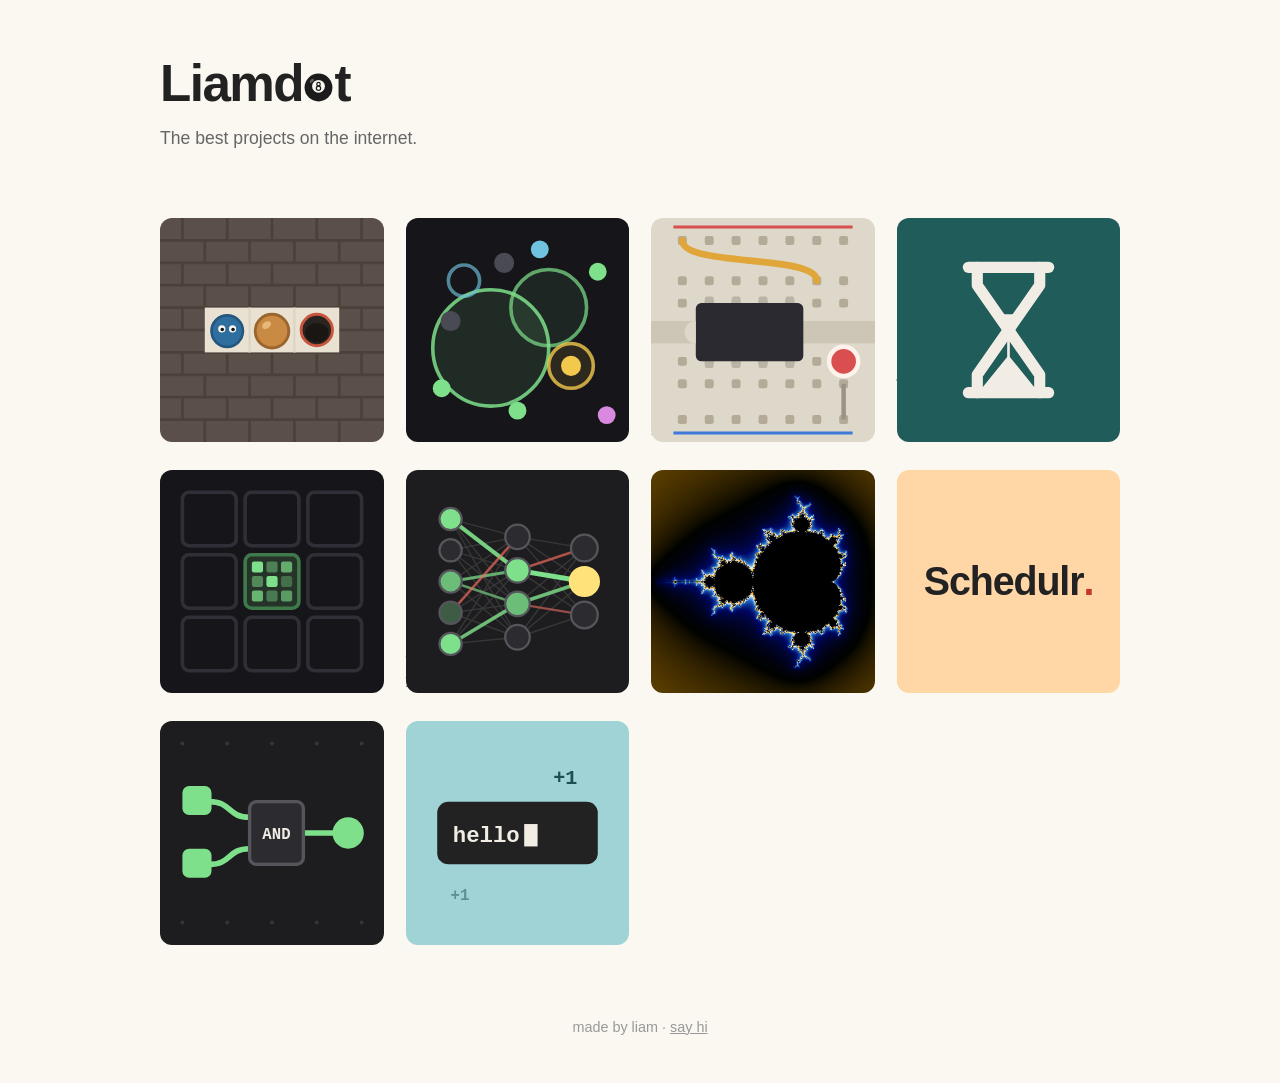
==== index.html @ 43c7e13c "Sokoball: the bar stays on one line at any width, so the board never jumps Co-Authored-By: Claude Op" ====
<!DOCTYPE html>
<html lang="en">
<head>
  <meta charset="utf-8">
  <meta name="viewport" content="width=device-width, initial-scale=1">
  <title>Liamdot</title>
  <link rel="icon" href="logo.svg" type="image/svg+xml">
  <link rel="stylesheet" href="style.css?v=71">
</head>
<body>
  <header>
    <h1><a class="wordmark" href="./" aria-label="Liamdot"><span aria-hidden="true">Liamd</span><img class="ball" src="logo.svg" alt=""><span class="t" aria-hidden="true">t</span></a></h1>
    <p class="intro">The best projects on the internet.</p>
  </header>

  <main id="projects" class="grid"></main>

  <footer>
    <p>made by liam &middot; <a href="mailto:liam@bowness.ca">say hi</a></p>
  </footer>

  <script src="projects.js?v=71"></script>
  <script src="main.js?v=71"></script>
</body>
</html>
---- style.css ----
* {
  box-sizing: border-box;
}

body {
  margin: 0 auto;
  max-width: 1000px;
  padding: 48px 20px 32px;
  background: #fbf8f1;
  color: #222;
  font-family: -apple-system, BlinkMacSystemFont, "Segoe UI", Helvetica, Arial, sans-serif;
  line-height: 1.4;
}

a {
  color: inherit;
}

a,
button {
  cursor: pointer;
}

/* Tiles and the logo animate their insides on hover. If the mouse hit-tests
   against those moving pieces, Chrome's cursor flickers between the hand and
   the arrow. Making the children invisible to the mouse means the link box
   itself (which never moves) is always what's under the cursor. */
.tile,
.wordmark {
  user-select: none;
  -webkit-user-drag: none;
}

.tile *,
.wordmark * {
  pointer-events: none;
}

/* header */

header {
  transition: transform 0.28s cubic-bezier(0.2, 0.8, 0.3, 1);
}

/* a card in the top row is floating up over the title, so the title moves
   up to stay readable - see main.js, which works out how far */
body.title-up header {
  transform: translateY(calc(-1 * var(--dodge, 0px)));
}

/* Scrolled down, the name lifts out of the page and becomes a bar across the
   top that everything else runs underneath.
   The header itself stays exactly where it was and keeps its height (main.js
   measures it into --header-height). That matters: if the page got shorter
   when the bar appeared, the scroll position would shift, which would put
   the header back, which would make the page taller again - and it would sit
   there flickering. */
.sentinel {
  height: 1px;
  margin-bottom: -1px;
}

/* flow-root so the tagline's top margin stays inside the header. Without it,
   the moment the name lifts out that margin escapes, pushes the header down
   six pixels, and the page changes length - which you see as the scrollbar
   twitching. */
header {
  display: flow-root;
}

body.stuck header {
  height: var(--header-height);
  transform: none;
}

body.stuck header h1 {
  position: fixed;
  top: 0;
  left: 0;
  right: 0;
  z-index: 50;
  padding: 9px max(20px, calc((100vw - 1000px) / 2 + 20px));
  border-bottom: 1px solid #e6e0d2;
  background: rgba(251, 248, 241, 0.92);
  backdrop-filter: blur(8px);
  font-size: 1.5rem;
}

body.stuck .intro {
  visibility: hidden;
}

@media (prefers-reduced-motion: reduce) {
  header,
  header h1 {
    transition: none;
  }
}

header h1 {
  /* deliberately no transition on the size: while the name is animating back
     into the page it would be the wrong height for a moment, and the page
     would change length under you as you scroll - a visible twitch of the
     scrollbar. It pops instead. */
  margin: 0;
  font-size: 3.2rem;
  font-weight: 800;
  letter-spacing: -0.03em;
}

header h1 a {
  text-decoration: none;
}

/* inline-block so the whole word is one solid hover area, with no gaps
   between letters where the cursor drops back to an arrow */
.wordmark {
  display: inline-block;
}

/* "Liamd8t" - the 8 ball stands in for the o */

.wordmark .ball {
  display: inline-block;
  width: 0.56em;
  height: 0.56em;
  margin: 0 0.035em 0 0.02em;
  vertical-align: -0.01em;
}

.wordmark .t {
  display: inline-block;
  transform-origin: 70% 90%;
}

/* on hover the ball rolls into the t, the t wobbles, the ball bounces back */

.wordmark.bump .ball {
  animation: ball-bump 0.7s;
}

.wordmark.bump .t {
  animation: t-wobble 0.7s;
}

@keyframes ball-bump {
  0% {
    transform: translateX(0) rotate(0);
    animation-timing-function: ease-in;
  }
  30% {
    transform: translateX(0.07em) rotate(28deg);
    animation-timing-function: ease-out;
  }
  55% {
    transform: translateX(-0.04em) rotate(-16deg);
    animation-timing-function: ease-in-out;
  }
  78% {
    transform: translateX(0.012em) rotate(5deg);
  }
  100% {
    transform: translateX(0) rotate(0);
  }
}

@keyframes t-wobble {
  0%,
  28% {
    transform: rotate(0);
  }
  42% {
    transform: rotate(9deg);
  }
  62% {
    transform: rotate(-4deg);
  }
  82% {
    transform: rotate(1.5deg);
  }
  100% {
    transform: rotate(0);
  }
}

@media (prefers-reduced-motion: reduce) {
  .wordmark.bump .ball,
  .wordmark.bump .t {
    animation: none;
  }
}

.intro {
  margin: 6px 0 0;
  color: #666;
  font-size: 1.1rem;
}

/* project grid */

.grid {
  display: grid;
  margin-top: 68px;
  grid-template-columns: repeat(auto-fill, minmax(190px, 1fr));
  gap: 28px 22px;
}

.empty {
  grid-column: 1 / -1;
  margin: 24px 0;
  color: #999;
}

/* project tiles */

.tile {
  position: relative;
  display: block;
  text-decoration: none;
}

.tile-card {
  position: relative;
  isolation: isolate; /* keeps the caption's layering inside this card */
}

.thumb {
  position: relative;
  z-index: 2; /* sits over the caption printed on the page underneath */
  aspect-ratio: 1;
  border-radius: 12px;
  overflow: hidden;
  transition: transform 0.22s cubic-bezier(0.2, 0.8, 0.2, 1);
}

/* The thumbnail floats up off the page, uncovering the text lying under it.
   --caption-height and --float are measured in main.js from the tallest
   description, so nothing ever gets cut off. */
.tile:hover .thumb,
.tile:focus-visible .thumb {
  transform: translateY(calc(-1 * var(--float, 80px))) scale(1.03) rotate(-1.5deg);
}

/* every other card tips the other way, so a row doesn't look uniform */
.tile:nth-child(even):hover .thumb,
.tile:nth-child(even):focus-visible .thumb {
  transform: translateY(calc(-1 * var(--float, 80px))) scale(1.03) rotate(1.5deg);
}

.thumb img {
  display: block;
  width: 100%;
  height: 100%;
}

.tile h3 {
  margin: 10px 0 2px;
  font-size: 1.05rem;
}

.tile p {
  margin: 0;
  color: #777;
  font-size: 0.9rem;
}

/* On computers with a mouse, the name and description are always there,
   lying on the page in the bottom of the card's own space. The thumbnail
   covers them until it floats up. (Phones and tablets can't hover, so they
   just show them under each card as usual.) */
@media (hover: hover) {
  .tile:hover,
  .tile:focus-visible {
    z-index: 3; /* the floating card goes over its neighbours */
  }

  .caption {
    position: absolute;
    /* inside the card's own space, so it never covers the tile below */
    top: calc(100% - var(--caption-height, 68px));
    right: 0;
    bottom: 0;
    left: 0;
    z-index: 1; /* under the thumbnail */
  }

  .caption h3 {
    margin-top: 0;
  }

  .caption p {
    font-size: 0.85rem;
  }
}

/* footer */

footer {
  margin-top: 72px;
  color: #999;
  font-size: 0.9rem;
  text-align: center;
}

@media (max-width: 480px) {
  body {
    padding-top: 32px;
  }

  header h1 {
    font-size: 2.4rem;
  }

  .grid {
    grid-template-columns: repeat(2, 1fr);
    gap: 20px 14px;
  }
}
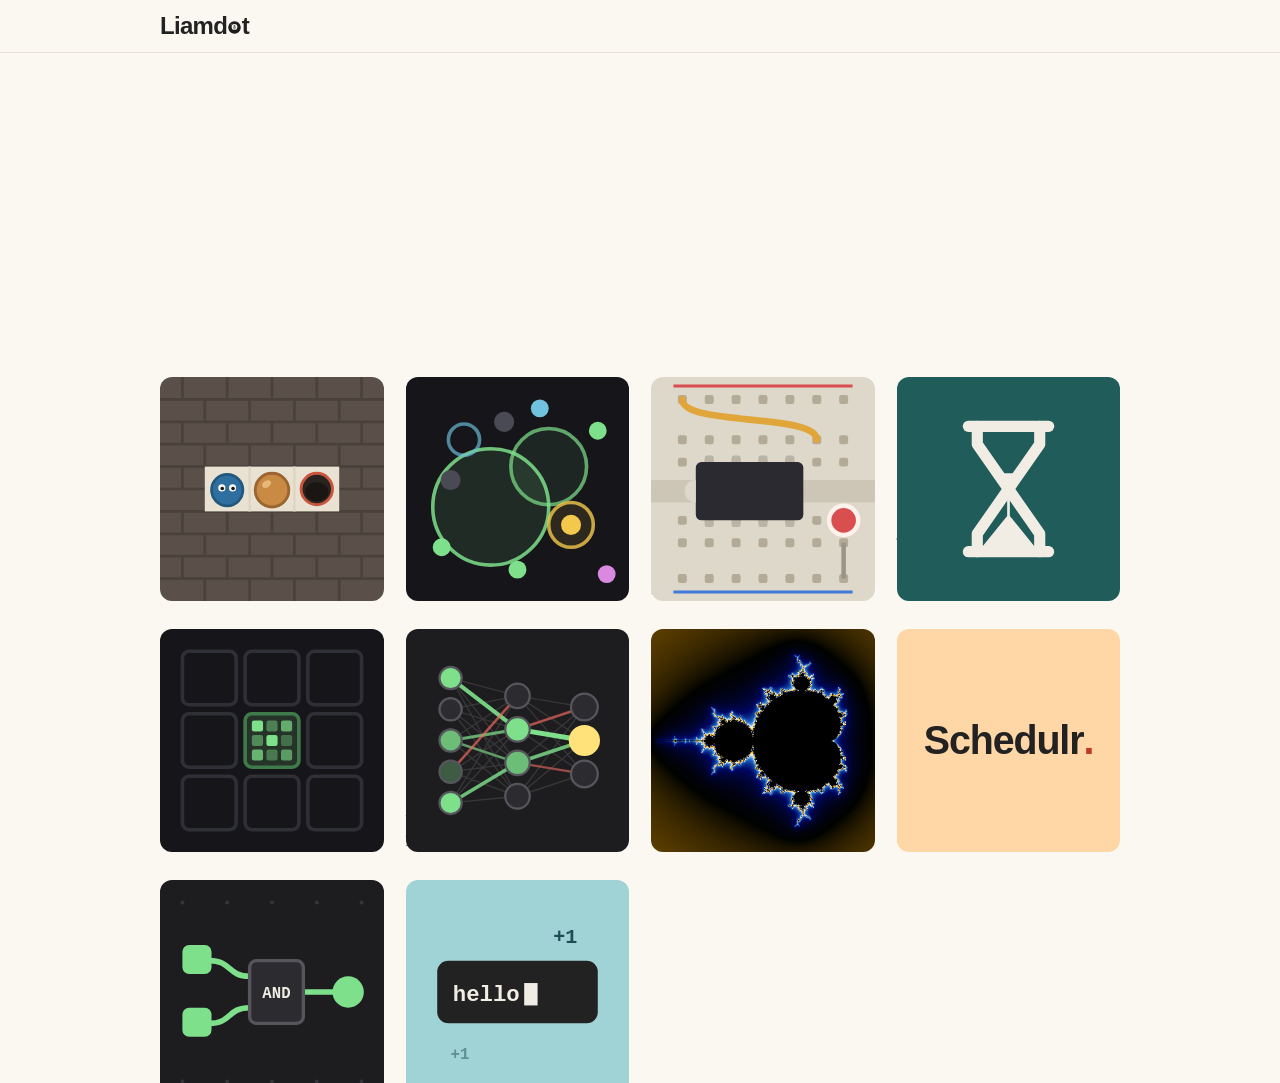
==== commit 73a6ba94: "Sokoball: grow and shrink a level from each side, and show the solution check found Co-Authored-By: " ====
--- a/index.html
+++ b/index.html
@@ -5,7 +5,7 @@
   <meta name="viewport" content="width=device-width, initial-scale=1">
   <title>Liamdot</title>
   <link rel="icon" href="logo.svg" type="image/svg+xml">
-  <link rel="stylesheet" href="style.css?v=71">
+  <link rel="stylesheet" href="style.css?v=74">
 </head>
 <body>
   <header>
@@ -19,7 +19,7 @@
     <p>made by liam &middot; <a href="mailto:liam@bowness.ca">say hi</a></p>
   </footer>
 
-  <script src="projects.js?v=71"></script>
-  <script src="main.js?v=71"></script>
+  <script src="projects.js?v=74"></script>
+  <script src="main.js?v=74"></script>
 </body>
 </html>
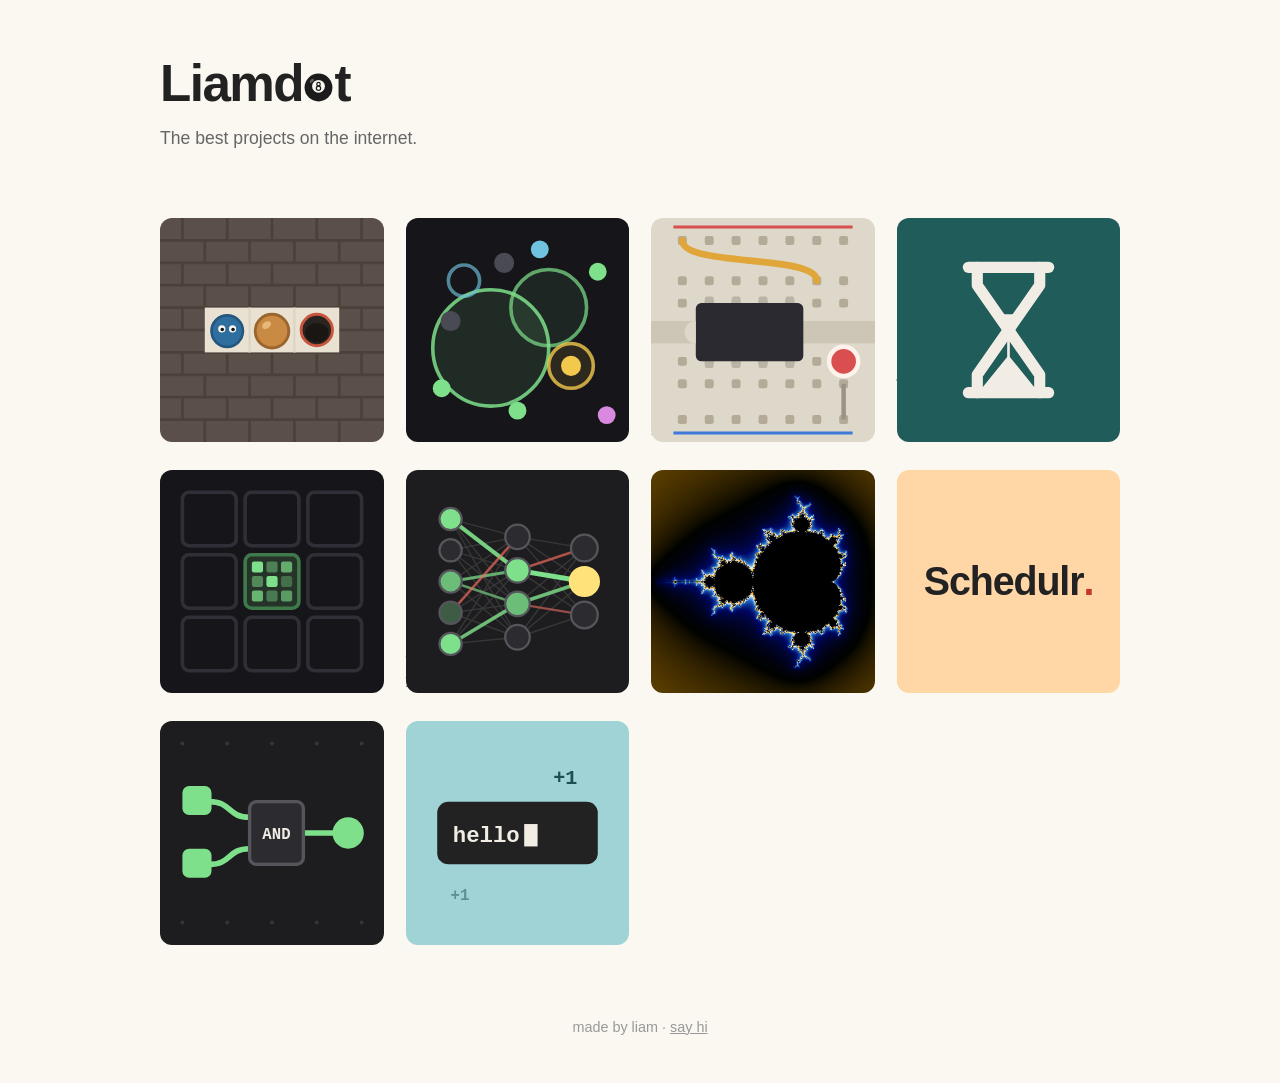
==== commit 88931a5e: "Sokoball: opensesame counts every level up to the door as solved Co-Authored-By: Claude Opus 5.5 <no" ====
--- a/index.html
+++ b/index.html
@@ -5,7 +5,7 @@
   <meta name="viewport" content="width=device-width, initial-scale=1">
   <title>Liamdot</title>
   <link rel="icon" href="logo.svg" type="image/svg+xml">
-  <link rel="stylesheet" href="style.css?v=74">
+  <link rel="stylesheet" href="style.css?v=75">
 </head>
 <body>
   <header>
@@ -19,7 +19,7 @@
     <p>made by liam &middot; <a href="mailto:liam@bowness.ca">say hi</a></p>
   </footer>
 
-  <script src="projects.js?v=74"></script>
-  <script src="main.js?v=74"></script>
+  <script src="projects.js?v=75"></script>
+  <script src="main.js?v=75"></script>
 </body>
 </html>
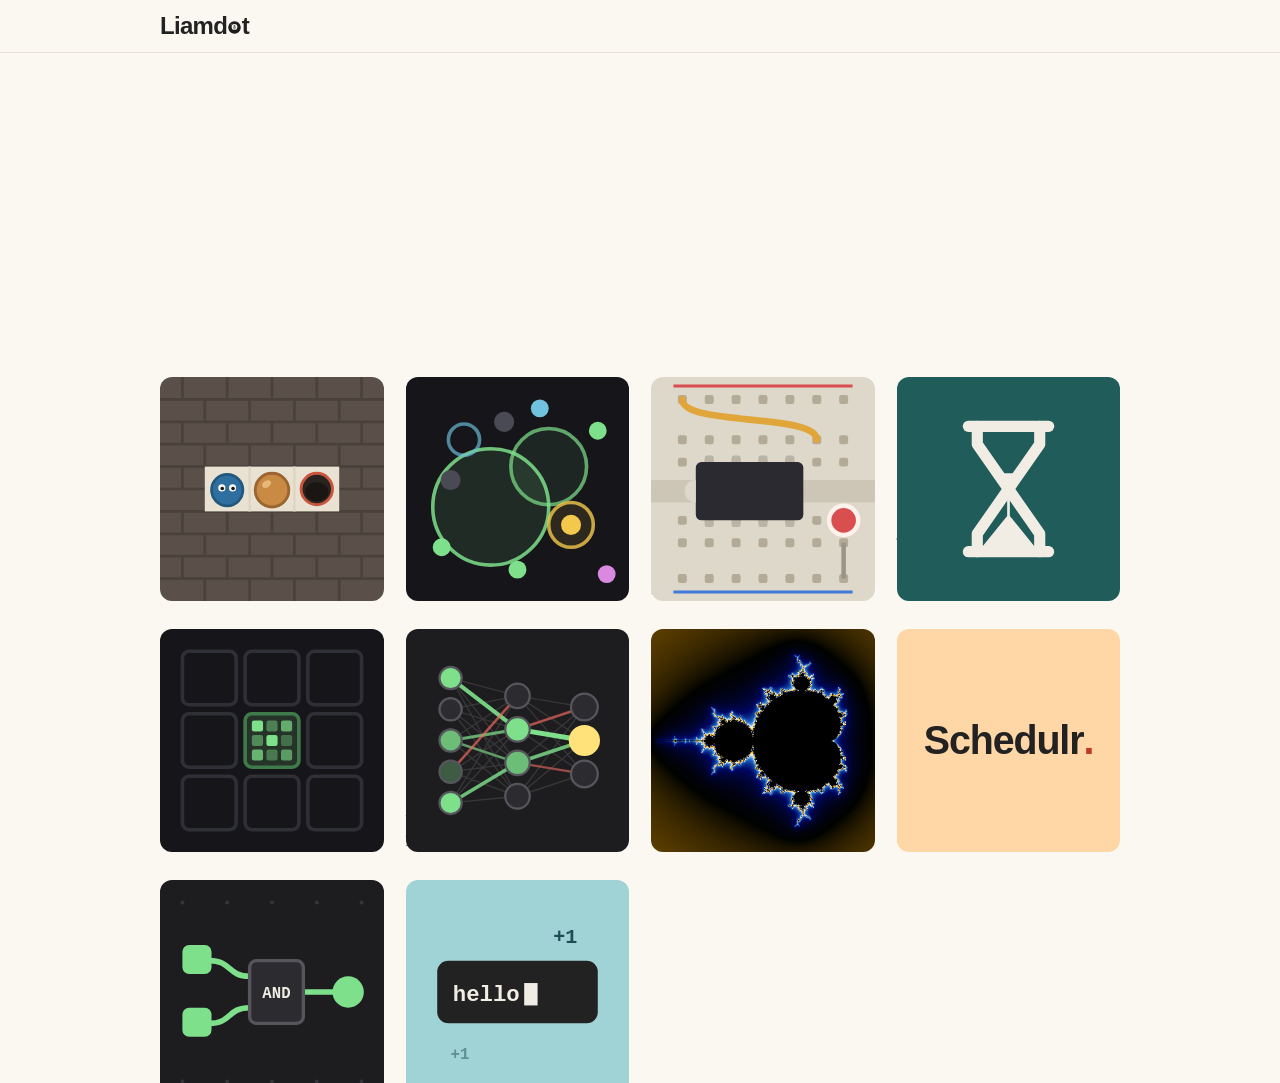
==== commit 82100b7a: "Sokoball: undo's grey flash no longer shows the outline of the map's hidden parts Co-Authored-By: Cl" ====
--- a/index.html
+++ b/index.html
@@ -5,7 +5,7 @@
   <meta name="viewport" content="width=device-width, initial-scale=1">
   <title>Liamdot</title>
   <link rel="icon" href="logo.svg" type="image/svg+xml">
-  <link rel="stylesheet" href="style.css?v=75">
+  <link rel="stylesheet" href="style.css?v=76">
 </head>
 <body>
   <header>
@@ -19,7 +19,7 @@
     <p>made by liam &middot; <a href="mailto:liam@bowness.ca">say hi</a></p>
   </footer>
 
-  <script src="projects.js?v=75"></script>
-  <script src="main.js?v=75"></script>
+  <script src="projects.js?v=76"></script>
+  <script src="main.js?v=76"></script>
 </body>
 </html>
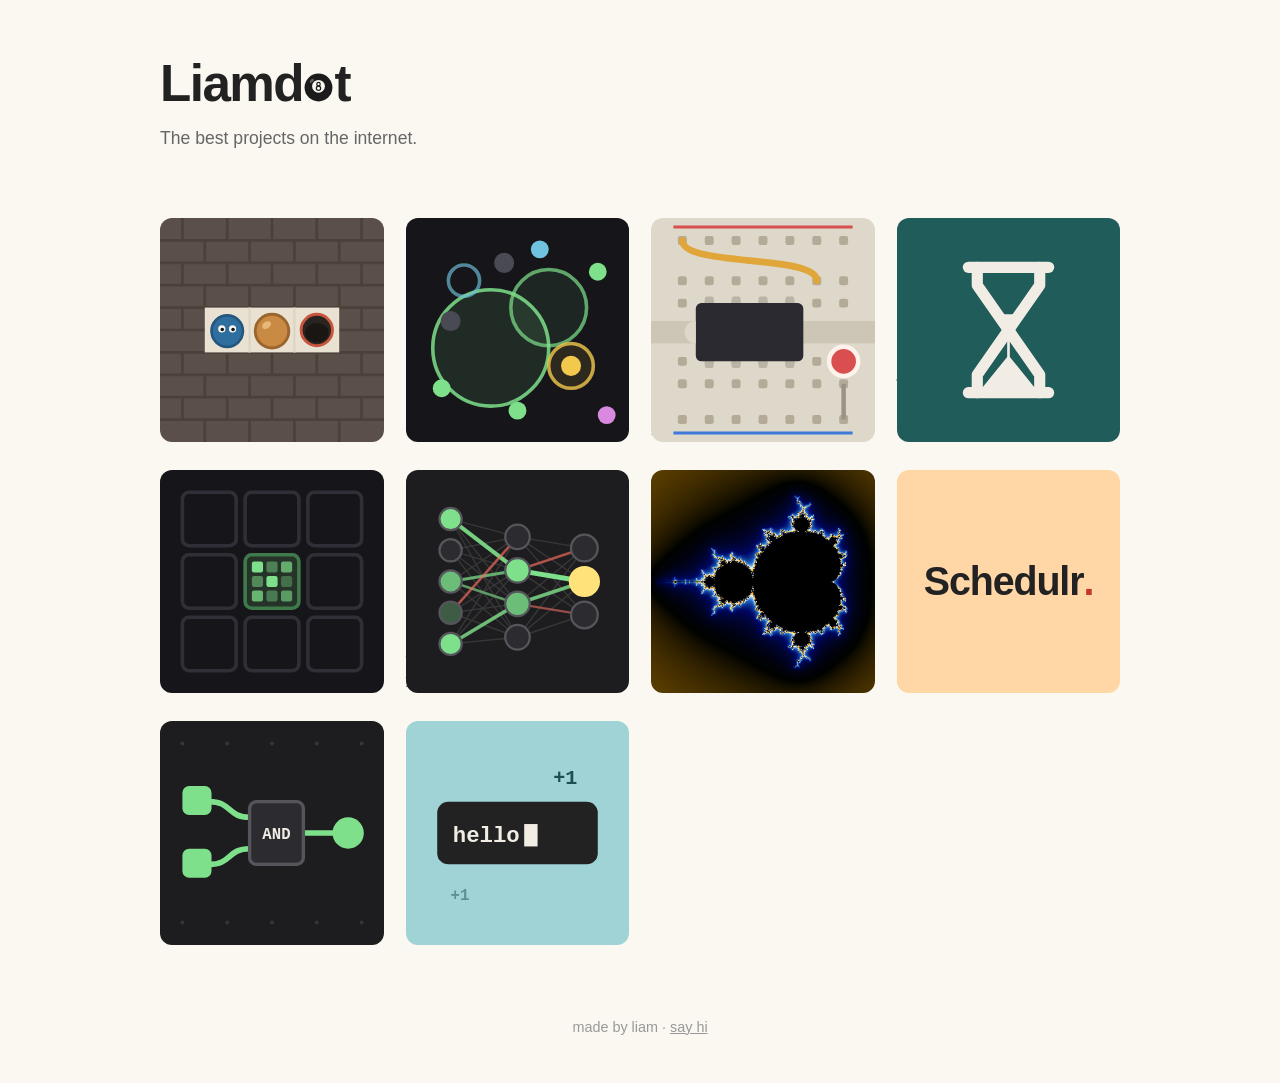
==== commit a43b31e1: "Sokoball: red and green plates and gates, each colour opening on its own Co-Authored-By: Claude Opus" ====
--- a/index.html
+++ b/index.html
@@ -5,7 +5,7 @@
   <meta name="viewport" content="width=device-width, initial-scale=1">
   <title>Liamdot</title>
   <link rel="icon" href="logo.svg" type="image/svg+xml">
-  <link rel="stylesheet" href="style.css?v=76">
+  <link rel="stylesheet" href="style.css?v=77">
 </head>
 <body>
   <header>
@@ -19,7 +19,7 @@
     <p>made by liam &middot; <a href="mailto:liam@bowness.ca">say hi</a></p>
   </footer>
 
-  <script src="projects.js?v=76"></script>
-  <script src="main.js?v=76"></script>
+  <script src="projects.js?v=77"></script>
+  <script src="main.js?v=77"></script>
 </body>
 </html>
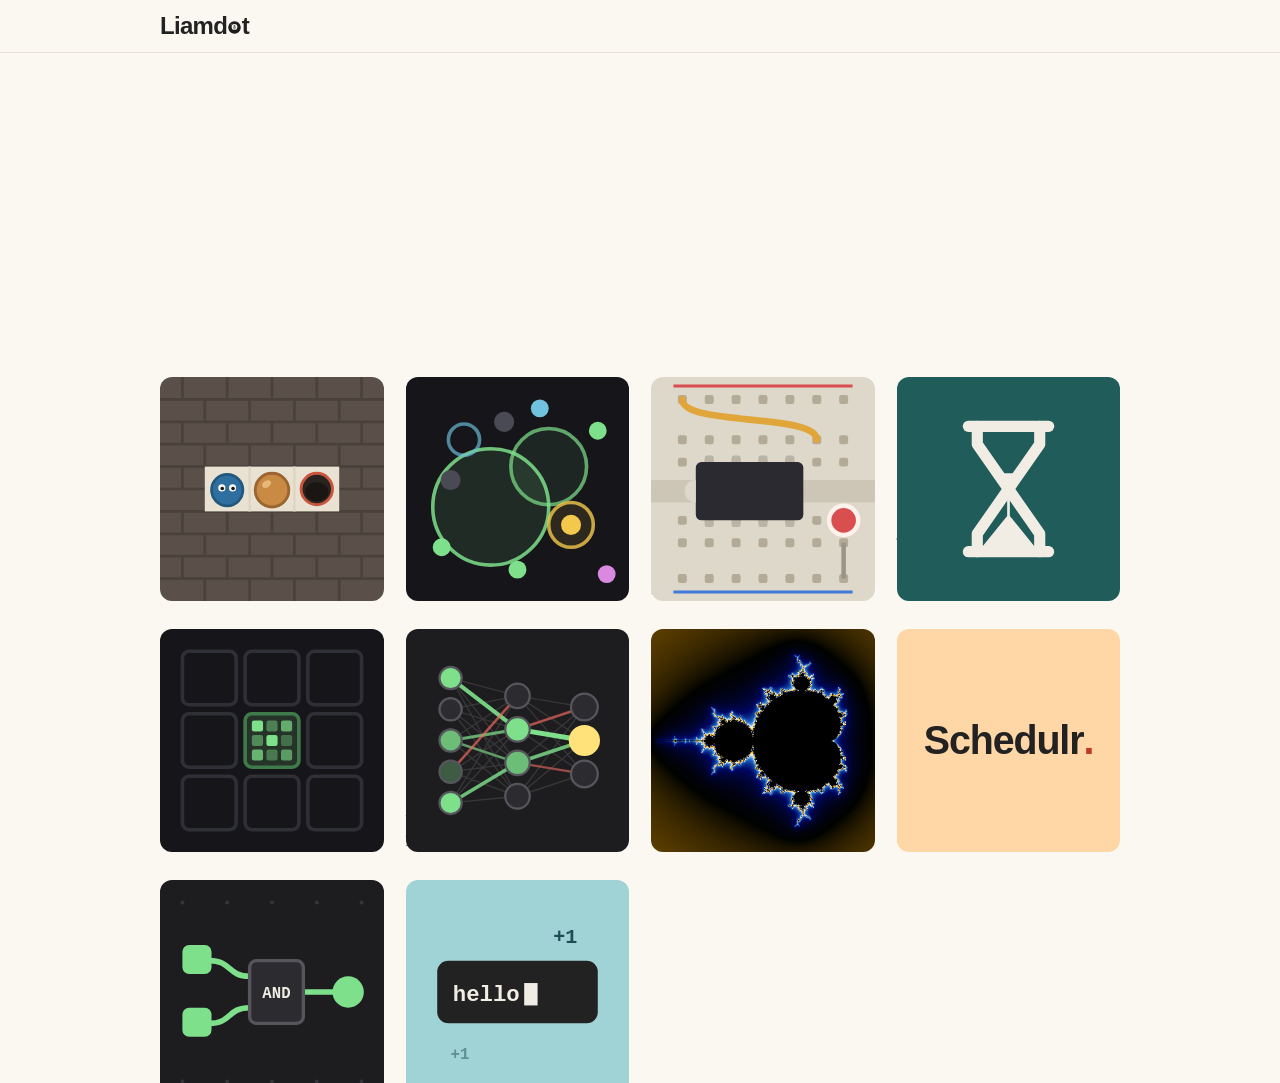
==== commit 9daae372: "Sokoball: plate and gate tool names fit on one line again Co-Authored-By: Claude Opus 5.5 <noreply@a" ====
--- a/index.html
+++ b/index.html
@@ -5,7 +5,7 @@
   <meta name="viewport" content="width=device-width, initial-scale=1">
   <title>Liamdot</title>
   <link rel="icon" href="logo.svg" type="image/svg+xml">
-  <link rel="stylesheet" href="style.css?v=77">
+  <link rel="stylesheet" href="style.css?v=78">
 </head>
 <body>
   <header>
@@ -19,7 +19,7 @@
     <p>made by liam &middot; <a href="mailto:liam@bowness.ca">say hi</a></p>
   </footer>
 
-  <script src="projects.js?v=77"></script>
-  <script src="main.js?v=77"></script>
+  <script src="projects.js?v=78"></script>
+  <script src="main.js?v=78"></script>
 </body>
 </html>
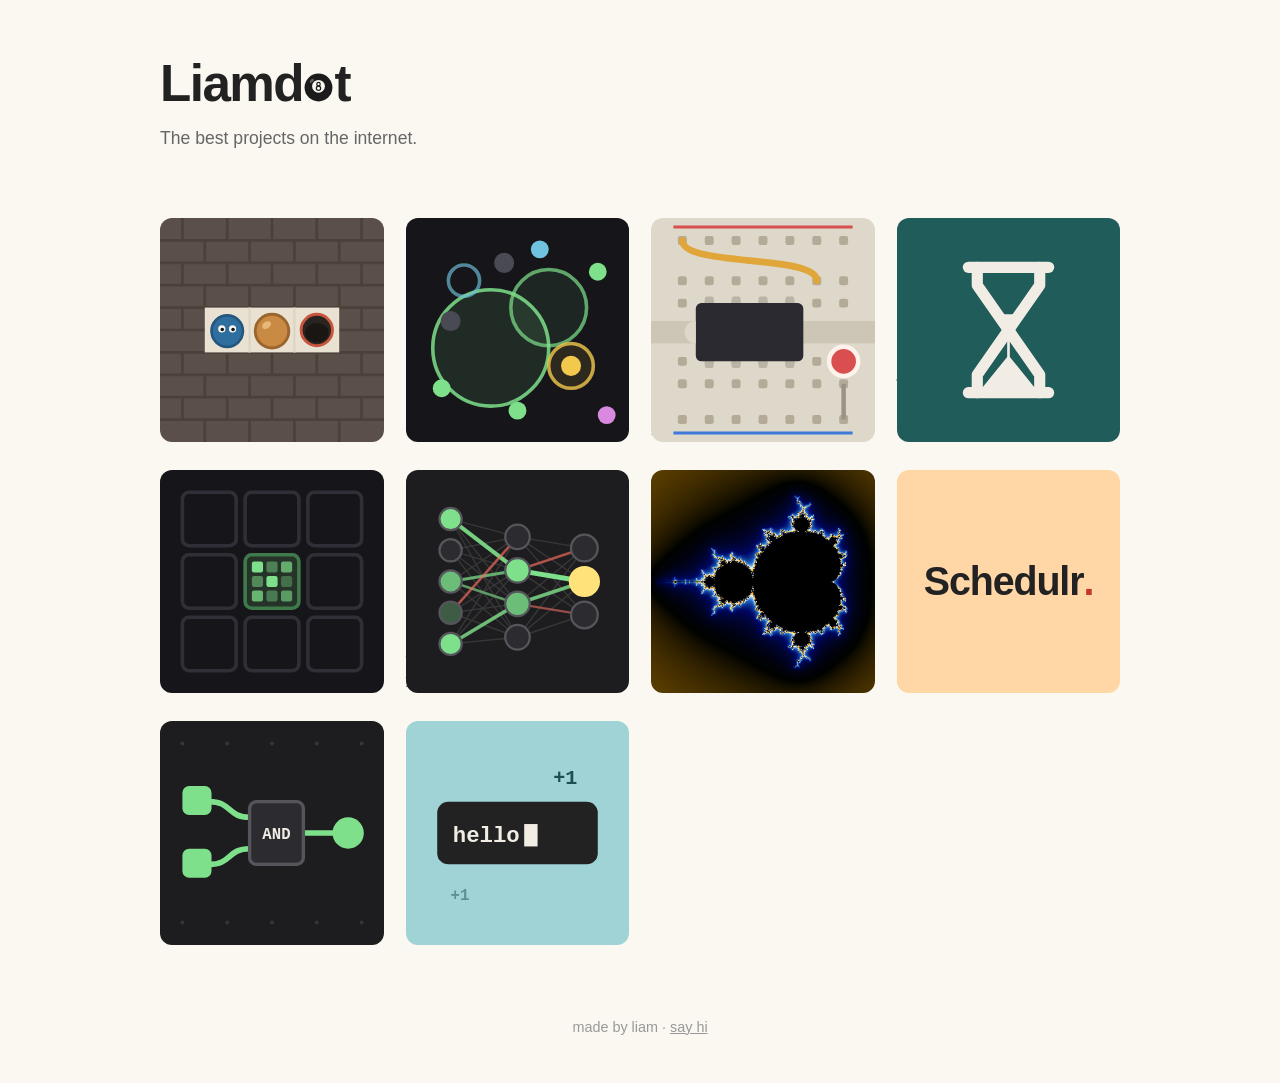
==== commit 58213b46: "Sokoball: how to play is just the controls now Co-Authored-By: Claude Opus 5.5 <noreply@anthropic.co" ====
--- a/index.html
+++ b/index.html
@@ -5,7 +5,7 @@
   <meta name="viewport" content="width=device-width, initial-scale=1">
   <title>Liamdot</title>
   <link rel="icon" href="logo.svg" type="image/svg+xml">
-  <link rel="stylesheet" href="style.css?v=78">
+  <link rel="stylesheet" href="style.css?v=80">
 </head>
 <body>
   <header>
@@ -19,7 +19,7 @@
     <p>made by liam &middot; <a href="mailto:liam@bowness.ca">say hi</a></p>
   </footer>
 
-  <script src="projects.js?v=78"></script>
-  <script src="main.js?v=78"></script>
+  <script src="projects.js?v=80"></script>
+  <script src="main.js?v=80"></script>
 </body>
 </html>
